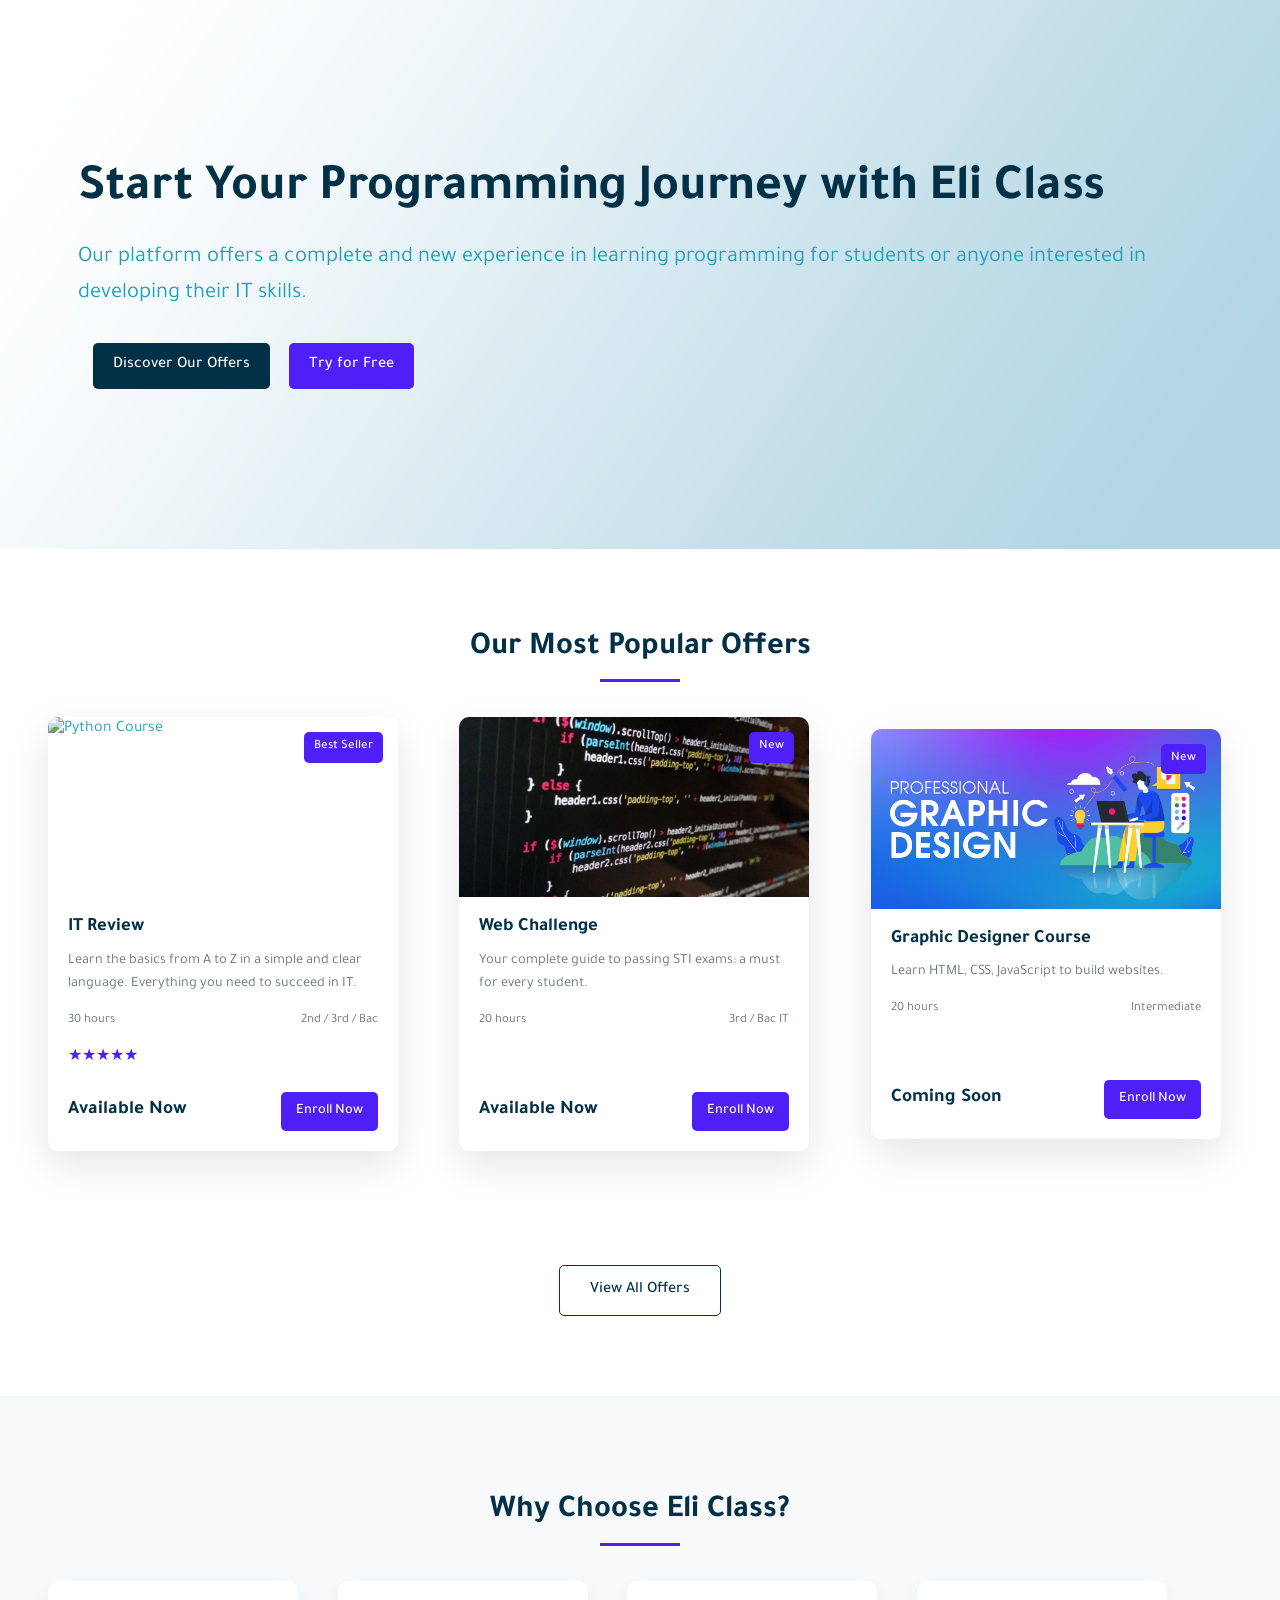
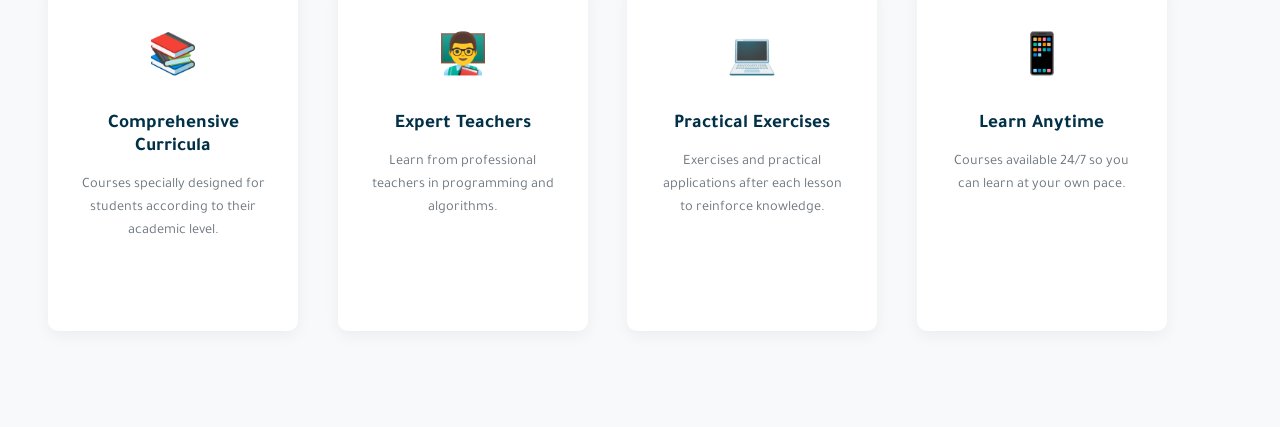
==== Accueil.html @ 6ad64fd9 "Add files via upload" ====
<!DOCTYPE html>
<html lang="en" dir="ltr">
<head>
    <meta charset="UTF-8">
    <meta name="viewport" content="width=device-width, initial-scale=1.0">
    <meta name="googlebot-news" content="notranslate">
    <meta name="description" content="Eli Class: A specialized IT training platform offering online courses. Master programming, Python, Excel, and more with our instructors.">
    <title>Eli Class</title>
    <link rel="icon" href="source/logoweb.png" type="image/x-icon">
    <link rel="stylesheet" href="style.css">
    <link rel="stylesheet" href="https://cdnjs.cloudflare.com/ajax/libs/font-awesome/6.4.0/css/all.min.css">
    <link rel="preconnect" href="https://fonts.googleapis.com">
    <link rel="preconnect" href="https://fonts.gstatic.com" crossorigin>
    <link href="https://fonts.googleapis.com/css2?family=Tajawal:wght@400;500;700&display=swap" rel="stylesheet">
</head>
<body>

    <!-- Hero Section -->
    <section class="hero">
        <div class="container">
            <div class="hero-content">
                <h1>Start Your Programming Journey with Eli Class</h1>
                <p>Our platform offers a complete and new experience in learning programming for students or anyone interested in developing their IT skills.</p>
                <div class="hero-buttons">
                    <a href="register.html" class="btn primary-btn">Discover Our Offers</a>
                    <a href="register.html" class="btn secondary-btn">Try for Free</a>
                </div>
            </div>
            <div class="hero-image">
                <img src="source/hero.png" alt="Learn Programming">
            </div>
        </div>
    </section>

    <!-- Courses Section -->
    <section class="courses">
        <div class="container">
            <h2 class="section-title">Our Most Popular Offers</h2>
            <div class="courses-grid">
                <!-- Course 1 -->
                <div class="course-card">
                    <div class="course-badge">Best Seller</div>
                    <div class="course-image">
                        <img src="source/algo2.gif" alt="Python Course">
                    </div>
                    <div class="course-content">
                        <h3>IT Review</h3>
                        <p class="course-description">Learn the basics from A to Z in a simple and clear language. Everything you need to succeed in IT.</p>
                        <div class="course-meta">
                            <span class="course-duration">30 hours</span>
                            <span class="course-level">2nd / 3rd / Bac</span>
                        </div>
                        <div class="course-rating">
                            <span class="stars">★★★★★</span>
                            <span class="rating-count"></span>
                        </div>
                        <div class="course-price">
                            <span class="price">Available Now</span>
                            <a href="register.html" class="btn enroll-btn">Enroll Now</a>
                        </div>
                    </div>
                </div>

                <!-- Course 2 -->
                <div class="course-card">
                    <div class="course-badge">New</div>
                    <div class="course-image">
                        <img src="source/soon1.jpg" alt="Web Course">
                    </div>
                    <div class="course-content">
                        <h3>Web Challenge</h3>
                        <p class="course-description">Your complete guide to passing STI exams: a must for every student.</p>
                        <div class="course-meta">
                            <span class="course-duration">20 hours</span>
                            <span class="course-level">3rd / Bac IT</span>
                        </div>
                        <div class="course-rating">
                            <span class="stars"></span>
                            <span class="rating-count"></span>
                        </div>
                        <div class="course-price">
                            <span class="price">Available Now</span>
                            <a href="register.html" class="btn enroll-btn">Enroll Now</a>
                        </div>
                    </div>
                </div>

                <!-- Course 3 -->
                <div class="course-card">
                    <div class="course-badge">New</div>
                    <div class="course-image">
                        <img src="source/graphique.jfif" alt="Graphic Design Course">
                    </div>
                    <div class="course-content">
                        <h3>Graphic Designer Course</h3>
                        <p class="course-description">Learn HTML, CSS, JavaScript to build websites.</p>
                        <div class="course-meta">
                            <span class="course-duration">20 hours</span>
                            <span class="course-level">Intermediate</span>
                        </div>
                        <div class="course-rating">
                            <span class="stars"></span>
                            <span class="rating-count"></span>
                        </div>
                        <div class="course-price">
                            <span class="price">Coming Soon</span>
                            <a href="register.html" class="btn enroll-btn">Enroll Now</a>
                        </div>
                    </div>
                </div>
            </div>
            <div class="view-all">
                <a href="courses.html" target="Principal" class="btn view-all-btn">View All Offers</a>
            </div>
        </div>
    </section>

    <!-- Features Section -->
    <section class="features">
        <div class="container">
            <h2 class="section-title">Why Choose Eli Class?</h2>
            <div class="features-grid">
                <div class="feature-card">
                    <div class="feature-icon">📚</div>
                    <h3>Comprehensive Curricula</h3>
                    <p>Courses specially designed for students according to their academic level.</p>
                </div>
                <div class="feature-card">
                    <div class="feature-icon">👨‍🏫</div>
                    <h3>Expert Teachers</h3>
                    <p>Learn from professional teachers in programming and algorithms.</p>
                </div>
                <div class="feature-card">
                    <div class="feature-icon">💻</div>
                    <h3>Practical Exercises</h3>
                    <p>Exercises and practical applications after each lesson to reinforce knowledge.</p>
                </div>
                <div class="feature-card">
                    <div class="feature-icon">📱</div>
                    <h3>Learn Anytime</h3>
                    <p>Courses available 24/7 so you can learn at your own pace.</p>
                </div>
            </div>
        </div>
    </section>
    <script src="main.js"></script>
</body>
</html>
---- style.css ----
/* ====== Global Styles ====== */
:root {
    --primary-color: #013047;
    --text-color: #219EBC;
    --secondary-color: #4e1ff6;
    --light-bg: #f8f9fa;
    --dark-text: #333;
    --light-text: #fff;
    --gray-text: #6c757d;
}

* {
    margin: 0;
    padding: 0;
    box-sizing: border-box;
}

html {
    scroll-behavior: smooth;
}
section {
    display: block; /* Makes the section a block element (default for <section>) */
    overflow: hidden; /* Hides any overflow (removes scrollbars) */
    width: 100%; /* Ensures full width */
}

iframe {
    width: 100%; /* Full width of its container */
    height: 100vh; /* Full viewport height (adjust as needed) */
    border: none; /* Removes default iframe border */
    display: block; /* Ensures iframe is a block element */
    overflow: hidden; /* Hides scrollbars inside iframe */
    margin-top: 30px;
}
body {
    font-family: 'Tajawal', sans-serif;
    color: var(--text-color);
    background-color: #fff;
    line-height: 1.6;
}

body.menu-open {
    overflow: hidden;
    position: fixed;
    width: 100%;
}

.container {
    width: 100%;
    max-width: 1500px;
    margin: 0 auto;
    padding: 0 3rem;
}
/*logo synta */

.logo {
    font-size: medium;
    margin-top: 10px;
    margin-left: 5px; /* Adds 10px space from left screen border */
    margin-right: 30px; /* Adds 10px space from right side (if needed) */
}
.logo img {
    width: 80px; /* Reduced from 80px */
    height: auto; /* Maintain aspect ratio */
    transition: all 0.3s ease; /* Smooth resizing on hover if needed */
}


/* ====== Typography ====== */
h1, h2, h3, h4, h5, h6 {
    color: var(--primary-color);
    line-height: 1.2;
}

a {
    text-decoration: none;
    color: inherit;
    font-weight: 1000;
}

ul {
    list-style: none;
}

.section-title {
    text-align: center;
    margin-bottom: 50px;
    font-size: 2rem;
    position: relative;
}

.section-title::after {
    content: '';
    position: absolute;
    bottom: -15px;
    left: 50%;
    transform: translateX(-50%);
    width: 80px;
    height: 3px;
    background-color: var(--secondary-color);
}

/* ====== Buttons ====== */
.btn {
    display: inline-block;
    padding: 10px 20px;
    border-radius: 5px;
    font-weight: 500;
    transition: all 0.3s ease;
    text-align: center;
}

.primary-btn {
    background-color: var(--primary-color);
    color: var(--light-text);
}

.primary-btn:hover {
    background-color: #012235;
    transform: translateY(-2px);
}

.secondary-btn {
    background-color: var(--secondary-color);
    color: var(--light-text);
}

.secondary-btn:hover {
    background-color: #e6740e;
    transform: translateY(-2px);
}

.login-btn {
    border: 1px solid var(--primary-color);
    color: var(--primary-color);
    background-color: transparent;
}

.login-btn:hover {
    background-color: var(--primary-color);
    color: var(--light-text);
}

.register-btn {
    background-color: var(--secondary-color);
    color: var(--light-text);
}

.register-btn:hover {
    background-color: #e6740e;
}

/* ====== Header & Navigation ====== */
header {
    background-color: var(--light-text);
    box-shadow: 0 2px 10px rgba(0, 0, 0, 0.1);
    position: fixed;
    width: 100%;
    top: 0;
    z-index: 1000;
}

header .container {
    display: flex;
    justify-content: space-between;
    align-items: center;
    padding: 15px 0;
    height: 80px;
}

.logo h1 {
    color: var(--primary-color);
    font-size: 1.5rem;
    font-weight: 700;
}

nav ul {
    display: flex;
    align-items: center;
}

nav ul li {
    margin-left: 30px;
}


nav ul li a {
    color: var(--primary-color);
    font-weight: 500;
    font-size: 1.2rem;
    padding: 0.75rem 0.8rem;
    transition: all 0.3s ease;
    position: relative;
}

nav ul li a:hover {
    color: var(--secondary-color);
}

nav ul li a.active {
    color: var(--secondary-color);
    font-weight: 1000;
}

nav ul li a.active::after {
    content: '';
    position: absolute;
    bottom: -5px;
    left: 0;
    width: 100%;
    height: 2px;
    background-color: var(--secondary-color);
}

.auth-buttons {
    display: flex;
    align-items: center;
    gap: 1rem;
}

.auth-buttons .btn {
    margin-left: 10px;
    margin-right: 10px;
    padding: 8px 15px;
}

/* ====== Main Content ====== */
main {
    padding-top: 80px;
}

/* ====== Hero Section ====== */
.hero {
    padding: 10rem 0;
    margin-top: 0;
    background: linear-gradient(135deg, rgba(1, 48, 71, 0.08) 0%, rgba(33, 158, 188, 0.04) 100%);
    background: url('source/back4.png') center/cover no-repeat;
}

.hero .container {
    display: flex;
    align-items: center;
    justify-content: space-between;
}

.hero-content {
    flex: 1;
    padding-left: 30px;
}

.hero-content h1 {
    font-size: 3.2rem;
    margin-bottom: 20px;
    color: var(--primary-color);
}

.hero-content p {
    font-size: 1.4rem;
    margin-bottom: 30px;
    color: var(--text-color);
}

.hero-buttons .btn {
    margin-left: 15px;
}

.hero-image {
    flex: 0;
}

.hero-image img {
    max-width: 100%;
}

/* ====== Courses Section ====== */
.courses {
    padding: 80px 0;
}

.courses-grid {
    display: grid;
    grid-template-columns: repeat(auto-fill, minmax(320px, 1fr));
    gap: 50px;
    align-items: center;
}

.course-card {
    background-color: var(--light-text);
    border-radius: 10px;
    overflow: hidden;
    margin-bottom: 4rem;
    box-shadow: 0 15px 40px rgba(0,0,0,0.1);
    transition: transform 0.3s, box-shadow 0.3s;
    position: relative;
    max-width: 350px;
}

.course-card:hover {
    transform: translateY(-10px);
    box-shadow: 0 15px 30px rgba(0, 0, 0, 0.1);
}

.course-badge {
    position: absolute;
    top: 15px;
    right: 15px;
    background-color: var(--secondary-color);
    color: var(--light-text);
    padding: 5px 10px;
    border-radius: 5px;
    font-size: 0.8rem;
    font-weight: 500;
    z-index: 1;
}

.course-image {
    height: 180px;
    overflow: hidden;
}

.course-image img {
    width: 100%;
    height: 100%;
    object-fit: cover;
    transition: transform 0.5s;
}

.course-card:hover .course-image img {
    transform: scale(1.1);
}

.course-content {
    padding: 20px;
}

.course-content h3 {
    margin-bottom: 10px;
    color: var(--primary-color);
}

.course-description {
    color: var(--gray-text);
    margin-bottom: 15px;
    font-size: 0.9rem;
}

.course-meta {
    display: flex;
    justify-content: space-between;
    margin-bottom: 15px;
    font-size: 0.8rem;
    color: var(--gray-text);
}

.course-rating {
    margin-bottom: 15px;
}

.stars {
    color: var(--secondary-color);
}

.rating-count {
    color: var(--gray-text);
    font-size: 0.8rem;
    margin-right: 5px;
}

.course-price {
    display: flex;
    justify-content: space-between;
    align-items: center;
    margin-top: 20px;
}

.price {
    font-weight: 700;
    color: var(--primary-color);
    font-size: 1.2rem;
}

.enroll-btn {
    background-color: var(--secondary-color);
    color: var(--light-text);
    padding: 8px 15px;
    font-size: 0.9rem;
}

.enroll-btn:hover {
    background-color: #e6740e;
}

.view-all {
    text-align: center;
    margin-top: 50px;
}

.view-all-btn {
    border: 1px solid var(--primary-color);
    color: var(--primary-color);
    background-color: transparent;
    padding: 12px 30px;
}

.view-all-btn:hover {
    background-color: var(--primary-color);
    color: var(--light-text);
}

/* ====== Features Section ====== */
.features {
    padding: 6rem 0;
    background-color: var(--light-bg);
}

.features-grid {
    display: grid;
    grid-template-columns: repeat(auto-fill, minmax(250px, 1fr));
    gap: 30px;
    padding-right: 3.5rem;
    padding-left: auto;
    
}

.feature-card {
    max-width: 250px;
    background-color: var(--light-text);
    padding: 3rem 2rem;
    min-height: 350px;
    border-radius: 10px;
    text-align: center;
    box-shadow: 0 5px 15px rgba(0, 0, 0, 0.05);
    transition: transform 0.3s;
}

.feature-card:hover {
    transform: translateY(-10px);
}

.feature-icon {
    font-size: 2.5rem;
    margin-bottom: 20px;
    color: var(--secondary-color);
}

.feature-card h3 {
    margin-bottom: 15px;
    font-size: 1.2rem;
}

.feature-card p {
    color: var(--gray-text);
    font-size: 0.9rem;
}

/* ====== Testimonials Section ====== */
.testimonials {
    padding: 80px 0;
}

.testimonials-grid {
    display: grid;
    grid-template-columns: repeat(auto-fill, minmax(350px, 1fr));
    gap: 30px;
}

.testimonial-card {
    background-color: var(--light-text);
    padding: 30px;
    border-radius: 10px;
    box-shadow: 0 5px 15px rgba(0, 0, 0, 0.05);
}

.testimonial-content p {
    font-style: italic;
    color: var(--dark-text);
    margin-bottom: 20px;
    position: relative;
}

.testimonial-content p::before {
    content: '"';
    font-size: 3rem;
    color: var(--secondary-color);
    position: absolute;
    top: -20px;
    right: -10px;
    opacity: 0.2;
}

.testimonial-author {
    display: flex;
    align-items: center;
}

.author-image {
    width: 50px;
    height: 50px;
    border-radius: 50%;
    background-color: #219EBC;
    margin-left: 15px;
}

.author-info h4 {
    color: var(--primary-color);
    margin-bottom: 5px;
}

.author-info p {
    color: var(--gray-text);
    font-size: 0.8rem;
}

/* ====== CTA Section ====== */
.cta {
    padding: 80px 0;
    background-color: var(--primary-color);
    color: var(--light-text);
    text-align: center;
}

.cta h2 {
    color: var(--light-text);
    margin-bottom: 20px;
}

.cta p {
    margin-bottom: 30px;
    font-size: 1.1rem;
}

.cta-btn {
    background-color: var(--secondary-color);
    color: var(--light-text);
    padding: 12px 30px;
    font-size: 1.1rem;
}

.cta-btn:hover {
    background-color: #e6740e;
    transform: translateY(-2px);
}

/* ====== Footer ====== */
footer {
    background-color: #012235;
    color: var(--light-text);
    padding: 60px 0 0;
}

.footer-grid {
    display: grid;
    grid-template-columns: repeat(auto-fit, minmax(250px, 1fr));
    gap: 40px;
    margin-bottom: 40px;
}

.footer-about h3 {
    color: var(--light-text);
    margin-bottom: 20px;
    font-size: 1.5rem;
}
.footer-about h3 img{
    width: auto;
    height: 90px;
}
.footer-about p {
    color: rgba(255, 255, 255, 0.7);
    font-size: 0.9rem;
}

.footer-links h3, .footer-contact h3 {
    color: var(--light-text);
    margin-bottom: 20px;
    font-size: 1.2rem;
}

.footer-links ul li {
    margin-bottom: 10px;
}

.footer-links ul li a {
    color: rgba(255, 255, 255, 0.7);
    transition: color 0.3s;
    font-size: 0.9rem;
}

.footer-links ul li a:hover {
    color: var(--secondary-color);
}

.footer-contact ul li {
    margin-bottom: 15px;
    color: rgba(255, 255, 255, 0.7);
    font-size: 0.9rem;
}

.footer-bottom {
    background-color: #F6851F;
    color: white;
    text-align: center;
    padding: 0.3rem 0;
    font-family: 'Tajawal', sans-serif;
    margin-top: 0.2rem;
    width: 100%;
}

.footer-bottom p {
    margin: 0;
    padding: 0 0.2rem;
    font-weight: 800;
    font-size: 1.2rem;
    letter-spacing: 0.5px;
}

.social-links {
    display: flex;
    gap: 5px;
    justify-content: center;
}

.social-links a {
    font-size: 1.5rem;
    display: flex;
    align-items: center;
    justify-content: center;
    width: 50px;
    height: 50px;
    border-radius: 100%;
    background-color: rgba(255, 255, 255, 0.1);
    color: white;
    transition: all 0.3s ease;
}

.social-links a:hover {
    background-color: var(--primary-color);
    transform: translateY(-3px);
}

/* ====== Mobile Responsiveness ====== */
@media (max-width: 1020px) {
    .container {
        padding: 0 1.5rem;
        width: 100%;
        overflow-x: hidden;
    }
    .logo {
        font-size: medium;
        margin-top: 10px;
        margin-left: 5px; /* Adds 10px space from left screen border */
    }
    header .container {
        padding: 0 1.5rem;
        height: 70px;
    }

    .logo h1 {
        font-size: 1.3rem;
    }

    /* Mobile Menu Button */
    .mobile-menu-btn {
        display: flex;
        flex-direction: column;
        justify-content: space-between;
        width: 30px;
        height: 24px;
        background: transparent;
        border: none;
        cursor: pointer;
        padding: 0;
        z-index: 1001;
    }
    .logo {
        font-size: medium;
        margin-top: 10px;
        margin-left: 5px; /* Adds 10px space from left screen border */
    }
    .menu-icon {
        display: block;
        width: 100%;
        height: 3px;
        background: var(--primary-color);
        transition: all 0.3s ease;
    }

    /* Navigation Menu */
    nav {
        position: fixed;
        top: 70px;
        left: 0;
        right: 0;
        bottom: 0;
        background: white;
        z-index: 1000;
        overflow-y: auto;
        transform: translateY(-100%);
        opacity: 0;
        transition: all 0.3s ease;
        box-shadow: 0 10px 30px rgba(0,0,0,0.1);
    }

    nav.active {
        transform: translateY(0);
        opacity: 1;
    }

    nav ul {
        flex-direction: column;
        padding: 2rem 1rem;
    }

    nav ul li {
        margin: 0;
        text-align: center;
        border-bottom: 1px solid rgba(1, 48, 71, 0.1);
    }

    nav ul li a {
        display: block;
        padding: 1.5rem 0;
        font-size: 1.3rem;
        font-weight: 600;
    }

    nav ul li a.active::after {
        bottom: 15px;
        left: 50%;
        transform: translateX(-50%);
        width: 50%;
    }


    .course-card {
        width: 100%;
        max-width: 320px; /* Set a max-width for better appearance */
        margin-bottom: 2rem;
    }


    /* Auth Buttons */
    .auth-buttons {
        position: fixed;
        bottom: 0;
        left: 0;
        right: 0;
        background: white;
        padding: 1.5rem;
        box-shadow: 0 -5px 20px rgba(0,0,0,0.1);
        z-index: 1001;
        display: none;
    }

    .auth-buttons.active {
        display: flex;
        justify-content: center;
        gap: 1rem;
    }

    .auth-buttons .btn {
        padding: 1rem;
        font-size: 1.1rem;
        flex: 1;
        max-width: 160px;
    }

    /* Hero Section Adjustments */
    .hero .container {
        flex-direction: column;
    }

    .hero-content {
        padding-left: 0;
        margin-bottom: 2rem;
        text-align: center;
    }

    .hero-buttons .btn {
        margin: 0 0.5rem 1rem;
    }

    /* Hamburger Animation */
    .mobile-menu-btn.open .menu-icon:nth-child(1) {
        transform: translateY(8px) rotate(45deg);
    }

    .mobile-menu-btn.open .menu-icon:nth-child(2) {
        opacity: 0;
    }

    .mobile-menu-btn.open .menu-icon:nth-child(3) {
        transform: translateY(-8px) rotate(-45deg);
    }


}
@media (max-width: 730px) {
    .courses-grid {
        display: flex;
        flex-direction: column;
        align-items: center; /* This centers the cards horizontally */
        padding: 0 1rem;
    }
}
/* Extra Small Devices (phones under 576px) */
@media (max-width: 595px) {
    header .container {
        height: 60px;
        padding: 0 1rem;
    }
    .logo img {
        width: 60px; /* Reduced from 80px */
        height: auto; /* Maintain aspect ratio */
        transition: all 0.3s ease; /* Smooth resizing on hover if needed */
    }

    .logo h1 {
        font-size: 1.2rem;
    }

    .mobile-menu-btn {
        width: 25px;
        height: 20px;
    }

    nav {
        top: 60px;
    }

    nav ul li a {
        padding: 1.5rem 0;
        font-size: 1.1rem;
    }

    .auth-buttons {
        padding: 1rem;
    }

    .auth-buttons .btn {
        font-size: 1rem;
        padding: 0.8rem;
    }

    main {
        padding-top: 60px;
    }

    .hero {
        padding: 6rem 0;
    }

    .hero-content h1 {
        font-size: 2.5rem;
    }

    .hero-content p {
        font-size: 1.1rem;
    }

    .footer-bottom p {
        font-size: 1.2rem;
    }
    .features-grid {
        display: flex;
        flex-direction: column;
        align-items: center; /* This centers the cards horizontally */
        padding: 0 1rem;
    }
}
body, .container, .footer-grid, .testimonials-grid {
    direction: ltr;
    text-align: left;
}
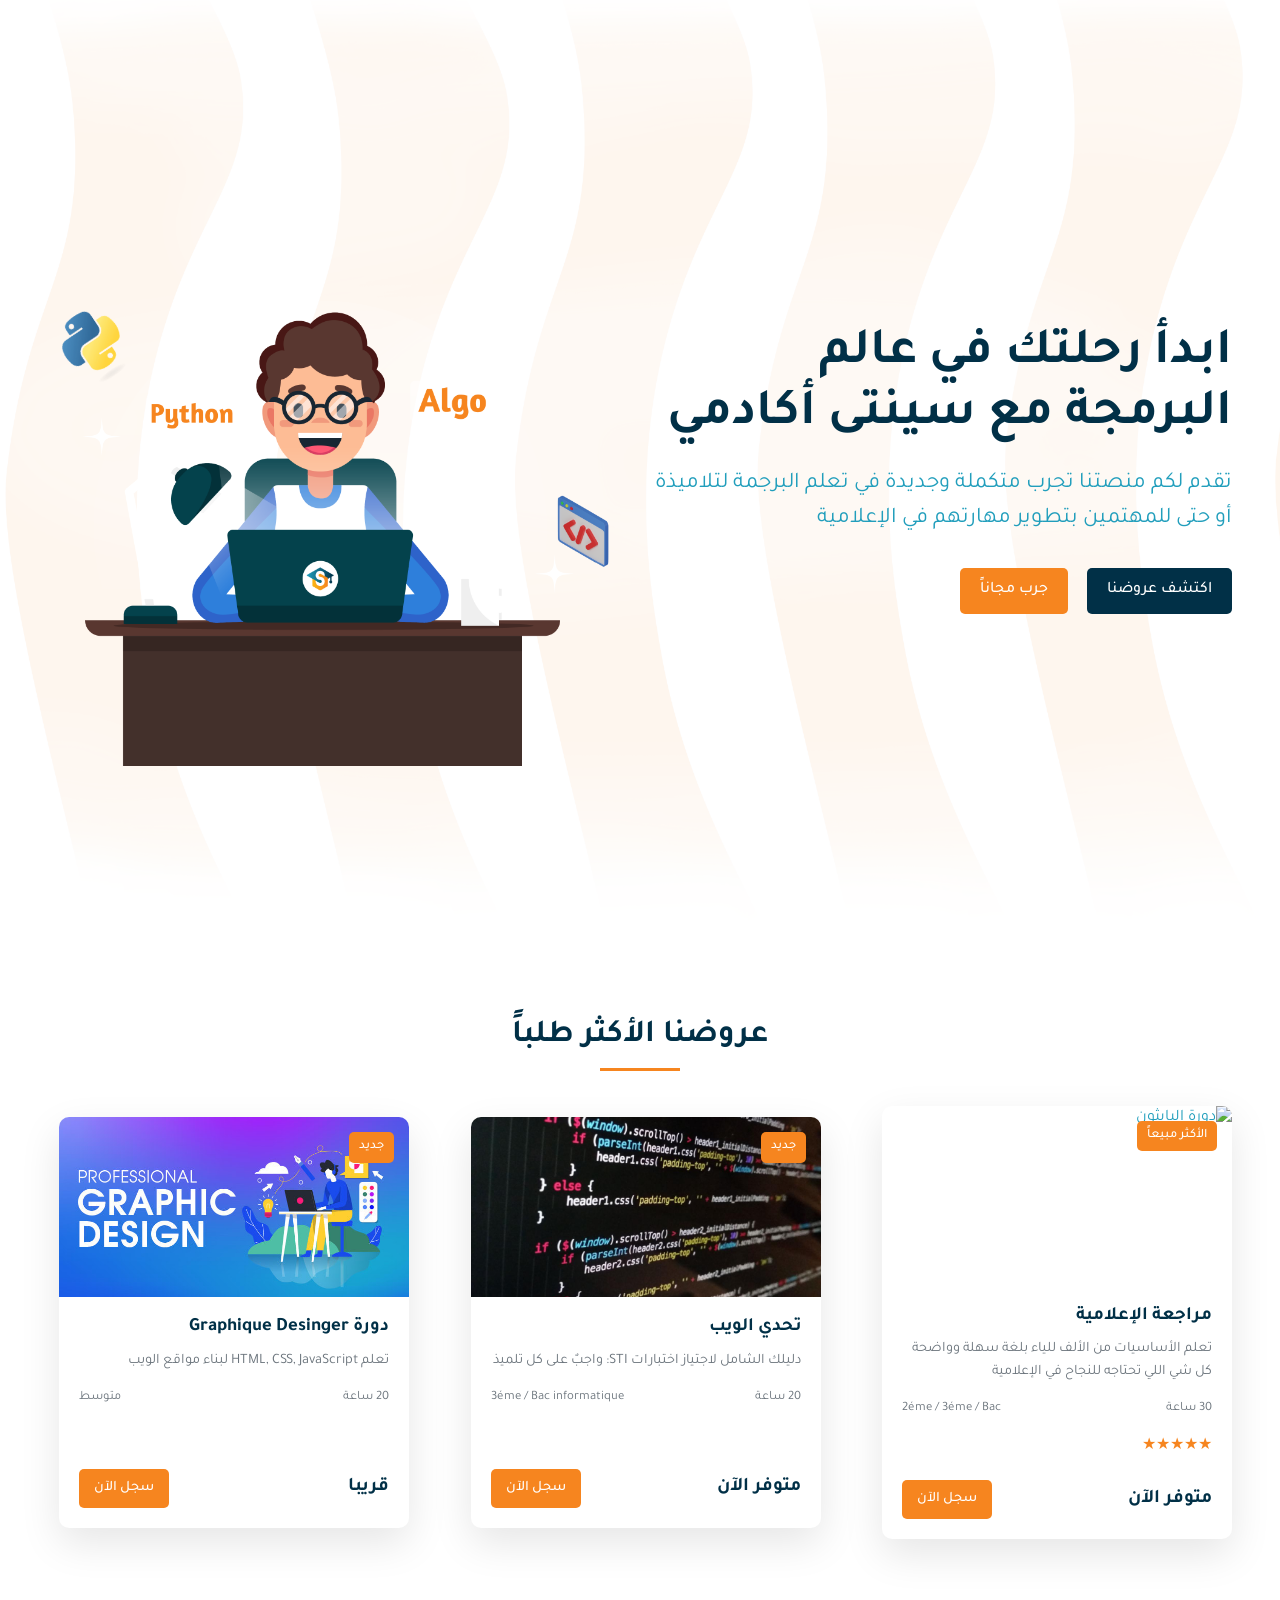
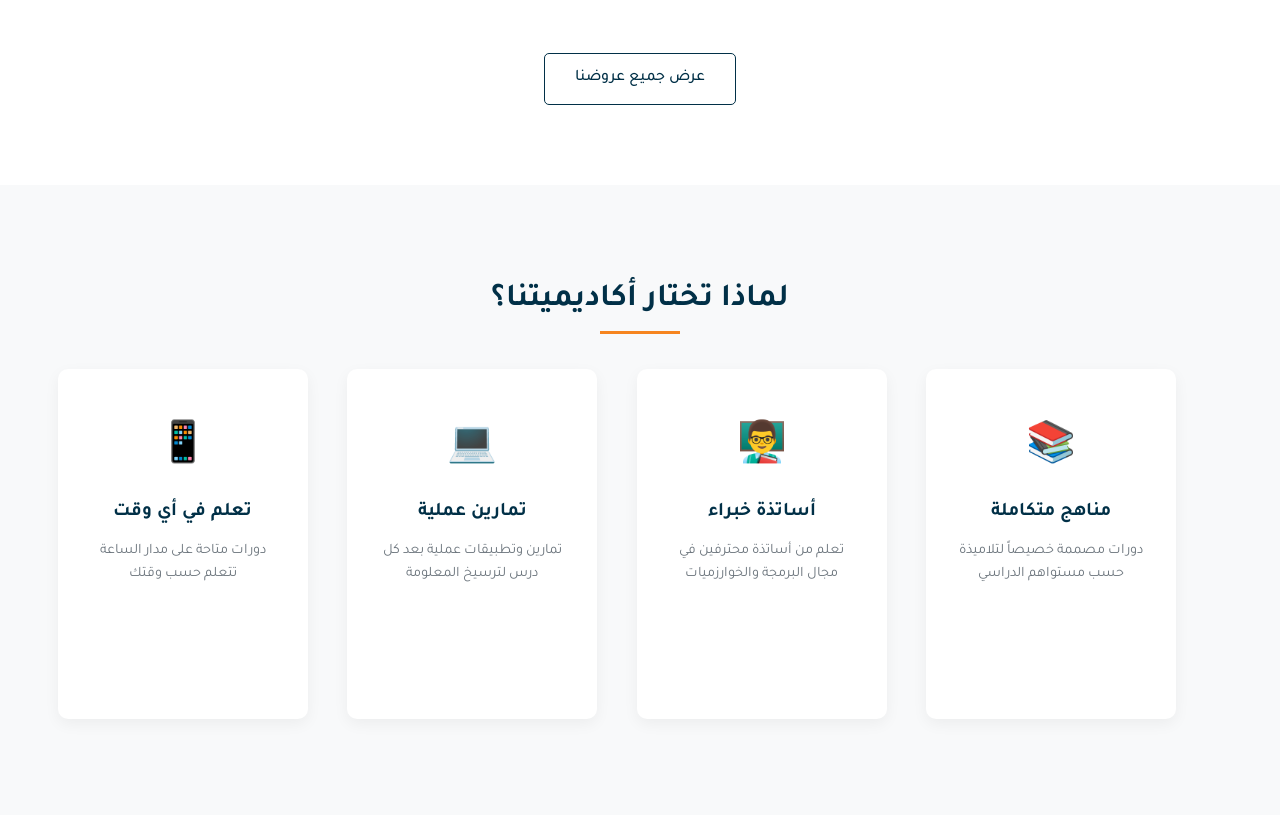
==== commit a13c4a05: "Add files via upload" ====
--- a/Accueil.html
+++ b/Accueil.html
@@ -1,11 +1,11 @@
 <!DOCTYPE html>
-<html lang="en" dir="ltr">
+<html lang="ar" dir="rtl">
 <head>
     <meta charset="UTF-8">
     <meta name="viewport" content="width=device-width, initial-scale=1.0">
     <meta name="googlebot-news" content="notranslate">
-    <meta name="description" content="Eli Class: A specialized IT training platform offering online courses. Master programming, Python, Excel, and more with our instructors.">
-    <title>Eli Class</title>
+    <meta name="description" content="synta academy : plateforme de formation spécialisé en informatique offrant des cours en ligne . Maîtrisez la programmation, python, excel et plus avec nos profs">
+    <title>Synta Academy</title>
     <link rel="icon" href="source/logoweb.png" type="image/x-icon">
     <link rel="stylesheet" href="style.css">
     <link rel="stylesheet" href="https://cdnjs.cloudflare.com/ajax/libs/font-awesome/6.4.0/css/all.min.css">
@@ -19,15 +19,15 @@
     <section class="hero">
         <div class="container">
             <div class="hero-content">
-                <h1>Start Your Programming Journey with Eli Class</h1>
-                <p>Our platform offers a complete and new experience in learning programming for students or anyone interested in developing their IT skills.</p>
+                <h1>ابدأ رحلتك في عالم البرمجة مع سينتى أكادمي</h1>
+                <p>تقدم لكم منصتنا تجرب متكملة وجديدة في تعلم البرجمة لتلاميذة أو حتى للمهتمين بتطوير مهارتهم في الإعلامية</p>
                 <div class="hero-buttons">
-                    <a href="register.html" class="btn primary-btn">Discover Our Offers</a>
-                    <a href="register.html" class="btn secondary-btn">Try for Free</a>
+                    <a href="register.html" class="btn primary-btn">اكتشف عروضنا</a>
+                    <a href="register.html" class="btn secondary-btn">جرب مجاناً</a>
                 </div>
             </div>
             <div class="hero-image">
-                <img src="source/hero.png" alt="Learn Programming">
+                <img src="source/hero.png" alt="تعلم البرمجة">
             </div>
         </div>
     </section>
@@ -35,82 +35,82 @@
     <!-- Courses Section -->
     <section class="courses">
         <div class="container">
-            <h2 class="section-title">Our Most Popular Offers</h2>
+            <h2 class="section-title">عروضنا الأكثر طلباً</h2>
             <div class="courses-grid">
                 <!-- Course 1 -->
                 <div class="course-card">
-                    <div class="course-badge">Best Seller</div>
+                    <div class="course-badge">الأكثر مبيعاً</div>
                     <div class="course-image">
-                        <img src="source/algo2.gif" alt="Python Course">
+                        <img src="source/algo2.gif" alt="دورة البايثون">
                     </div>
                     <div class="course-content">
-                        <h3>IT Review</h3>
-                        <p class="course-description">Learn the basics from A to Z in a simple and clear language. Everything you need to succeed in IT.</p>
+                        <h3> مراجعة الإعلامية  </h3>
+                        <p class="course-description"> تعلم الأساسيات من الألف للياء بلغة سهلة وواضحة كل شي اللي تحتاجه للنجاح في الإعلامية</p>
                         <div class="course-meta">
-                            <span class="course-duration">30 hours</span>
-                            <span class="course-level">2nd / 3rd / Bac</span>
+                            <span class="course-duration">30 ساعة</span>
+                            <span class="course-level">2éme / 3éme / Bac </span>
                         </div>
                         <div class="course-rating">
                             <span class="stars">★★★★★</span>
                             <span class="rating-count"></span>
                         </div>
                         <div class="course-price">
-                            <span class="price">Available Now</span>
-                            <a href="register.html" class="btn enroll-btn">Enroll Now</a>
+                            <span class="price">متوفر الآن</span>
+                            <a href="register.html" class="btn enroll-btn">سجل الآن</a>
                         </div>
                     </div>
                 </div>
 
                 <!-- Course 2 -->
                 <div class="course-card">
-                    <div class="course-badge">New</div>
+                    <div class="course-badge">جديد</div>
                     <div class="course-image">
-                        <img src="source/soon1.jpg" alt="Web Course">
+                        <img src="source/soon1.jpg" alt="دورة الويب">
                     </div>
                     <div class="course-content">
-                        <h3>Web Challenge</h3>
-                        <p class="course-description">Your complete guide to passing STI exams: a must for every student.</p>
+                        <h3> تحدي الويب </h3>
+                        <p class="course-description"> دليلك الشامل لاجتياز اختبارات STI: واجبٌ على كل تلميذ</p>
                         <div class="course-meta">
-                            <span class="course-duration">20 hours</span>
-                            <span class="course-level">3rd / Bac IT</span>
+                            <span class="course-duration">20 ساعة</span>
+                            <span class="course-level">3éme / Bac informatique</span>
                         </div>
                         <div class="course-rating">
                             <span class="stars"></span>
                             <span class="rating-count"></span>
                         </div>
                         <div class="course-price">
-                            <span class="price">Available Now</span>
-                            <a href="register.html" class="btn enroll-btn">Enroll Now</a>
+                            <span class="price">متوفر الآن</span>
+                            <a href="register.html" class="btn enroll-btn">سجل الآن</a>
                         </div>
                     </div>
                 </div>
 
                 <!-- Course 3 -->
                 <div class="course-card">
-                    <div class="course-badge">New</div>
+                    <div class="course-badge">جديد</div>
                     <div class="course-image">
-                        <img src="source/graphique.jfif" alt="Graphic Design Course">
+                        <img src="source/graphique.jfif" alt="دورة الويب">
                     </div>
                     <div class="course-content">
-                        <h3>Graphic Designer Course</h3>
-                        <p class="course-description">Learn HTML, CSS, JavaScript to build websites.</p>
+                        <h3>دورة Graphique Desinger</h3>
+                        <p class="course-description">تعلم HTML, CSS, JavaScript لبناء مواقع الويب</p>
                         <div class="course-meta">
-                            <span class="course-duration">20 hours</span>
-                            <span class="course-level">Intermediate</span>
+                            <span class="course-duration">20 ساعة</span>
+                            <span class="course-level">متوسط</span>
                         </div>
                         <div class="course-rating">
                             <span class="stars"></span>
                             <span class="rating-count"></span>
                         </div>
                         <div class="course-price">
-                            <span class="price">Coming Soon</span>
-                            <a href="register.html" class="btn enroll-btn">Enroll Now</a>
+                            <span class="price">قريبا</span>
+                            <a href="register.html" class="btn enroll-btn">سجل الآن</a>
                         </div>
                     </div>
                 </div>
             </div>
             <div class="view-all">
-                <a href="courses.html" target="Principal" class="btn view-all-btn">View All Offers</a>
+                <a href="courses.html" target="Principal" class="btn view-all-btn">عرض جميع عروضنا</a>
             </div>
         </div>
     </section>
@@ -118,27 +118,27 @@
     <!-- Features Section -->
     <section class="features">
         <div class="container">
-            <h2 class="section-title">Why Choose Eli Class?</h2>
+            <h2 class="section-title">لماذا تختار أكاديميتنا؟</h2>
             <div class="features-grid">
                 <div class="feature-card">
                     <div class="feature-icon">📚</div>
-                    <h3>Comprehensive Curricula</h3>
-                    <p>Courses specially designed for students according to their academic level.</p>
+                    <h3>مناهج متكاملة</h3>
+                    <p>دورات مصممة خصيصاً لتلاميذة حسب مستواهم الدراسي</p>
                 </div>
                 <div class="feature-card">
                     <div class="feature-icon">👨‍🏫</div>
-                    <h3>Expert Teachers</h3>
-                    <p>Learn from professional teachers in programming and algorithms.</p>
+                    <h3>أساتذة خبراء</h3>
+                    <p>تعلم من أساتذة  محترفين في مجال البرمجة والخوارزميات</p>
                 </div>
                 <div class="feature-card">
                     <div class="feature-icon">💻</div>
-                    <h3>Practical Exercises</h3>
-                    <p>Exercises and practical applications after each lesson to reinforce knowledge.</p>
+                    <h3>تمارين عملية</h3>
+                    <p>تمارين وتطبيقات عملية بعد كل درس لترسيخ المعلومة</p>
                 </div>
                 <div class="feature-card">
                     <div class="feature-icon">📱</div>
-                    <h3>Learn Anytime</h3>
-                    <p>Courses available 24/7 so you can learn at your own pace.</p>
+                    <h3>تعلم في أي وقت</h3>
+                    <p>دورات متاحة على مدار الساعة تتعلم حسب وقتك</p>
                 </div>
             </div>
         </div>
--- a/style.css
+++ b/style.css
@@ -2,7 +2,7 @@
 :root {
     --primary-color: #013047;
     --text-color: #219EBC;
-    --secondary-color: #4e1ff6;
+    --secondary-color: #F6851F;
     --light-bg: #f8f9fa;
     --dark-text: #333;
     --light-text: #fff;
@@ -265,11 +265,11 @@
 }
 
 .hero-image {
-    flex: 0;
+    flex: 1;
 }
 
 .hero-image img {
-    max-width: 100%;
+    max-width: 105%;
 }
 
 /* ====== Courses Section ====== */
@@ -867,7 +867,3 @@
         padding: 0 1rem;
     }
 }
-body, .container, .footer-grid, .testimonials-grid {
-    direction: ltr;
-    text-align: left;
-}
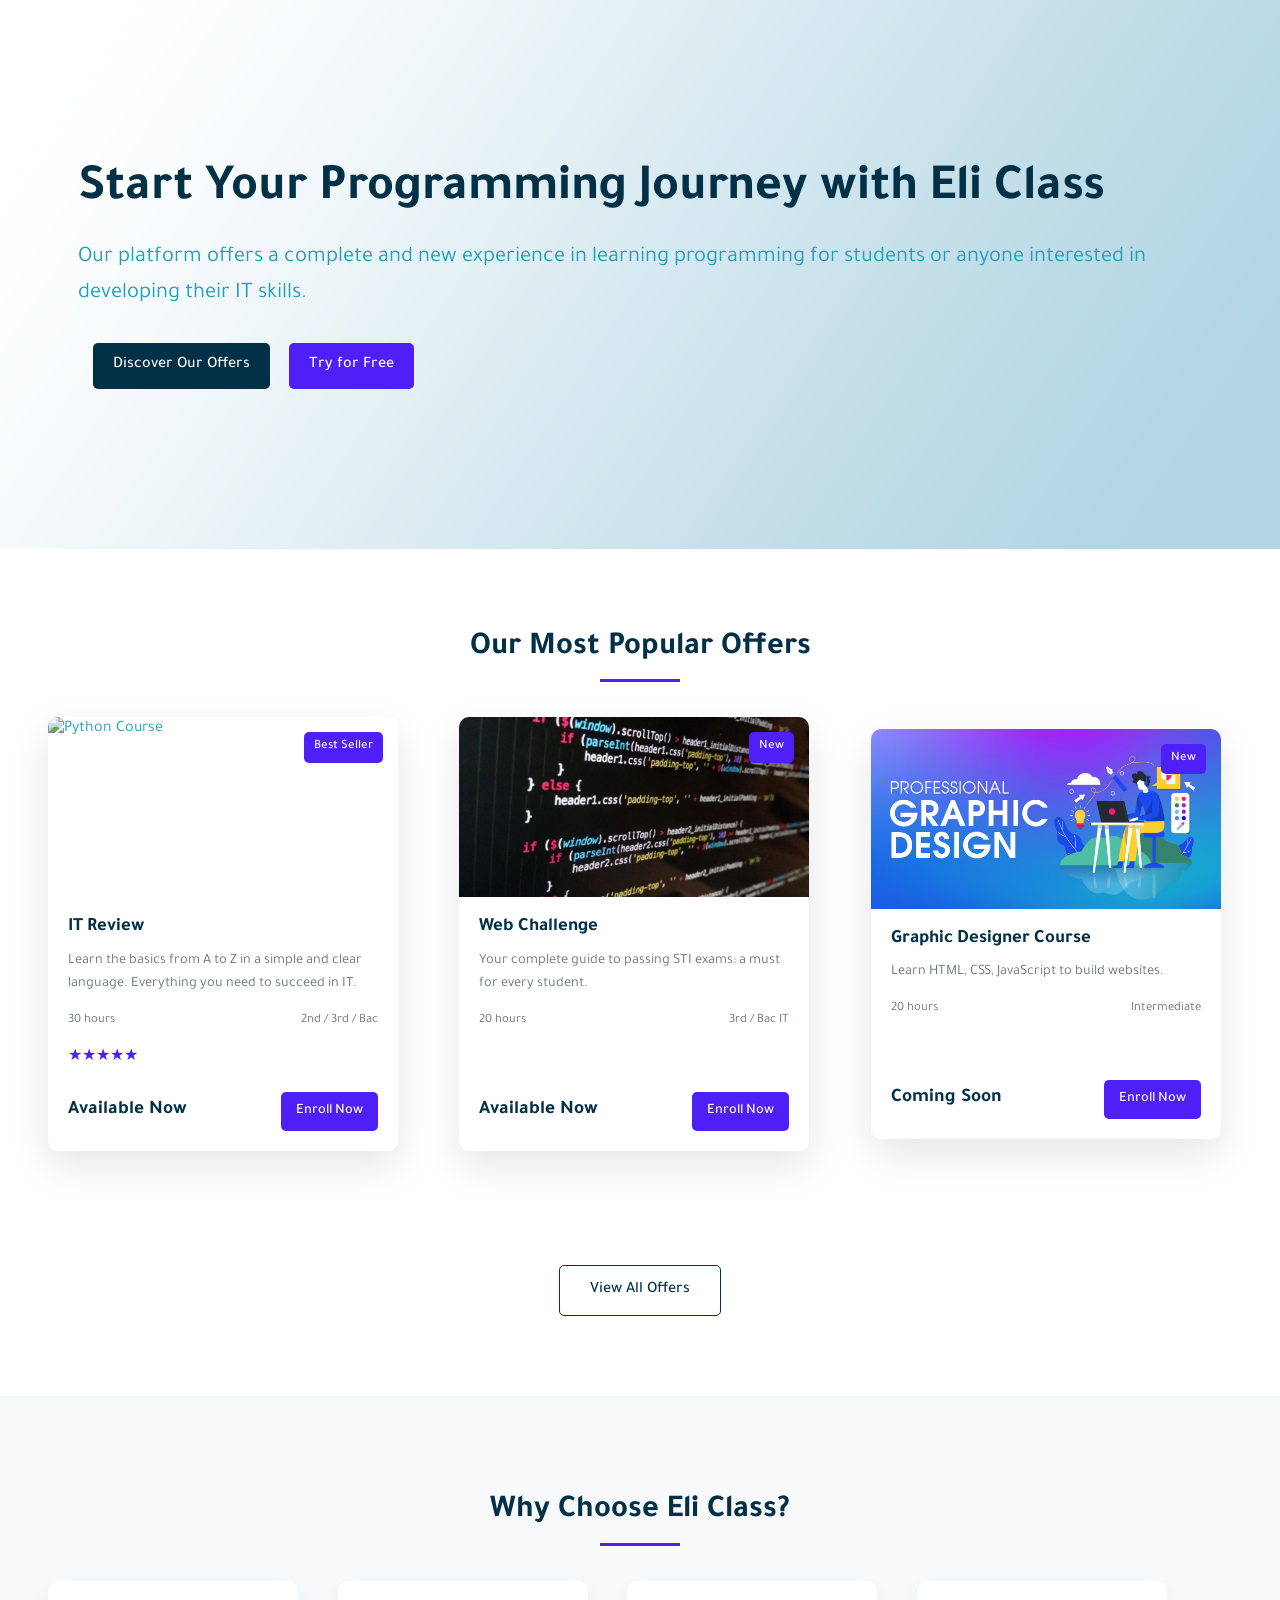
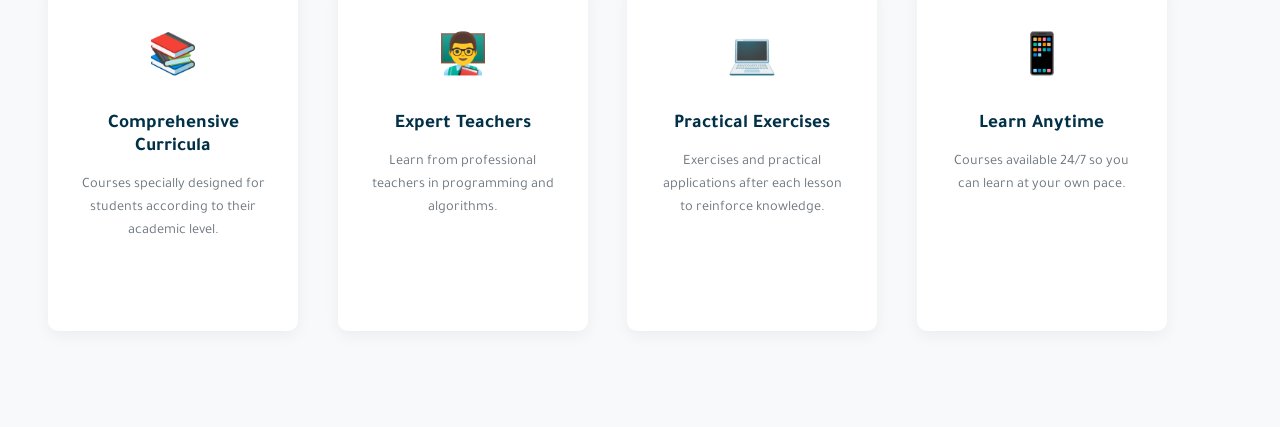
==== commit 4bff1c2c: "Add files via upload" ====
--- a/Accueil.html
+++ b/Accueil.html
@@ -1,11 +1,11 @@
 <!DOCTYPE html>
-<html lang="ar" dir="rtl">
+<html lang="en" dir="ltr">
 <head>
     <meta charset="UTF-8">
     <meta name="viewport" content="width=device-width, initial-scale=1.0">
     <meta name="googlebot-news" content="notranslate">
-    <meta name="description" content="synta academy : plateforme de formation spécialisé en informatique offrant des cours en ligne . Maîtrisez la programmation, python, excel et plus avec nos profs">
-    <title>Synta Academy</title>
+    <meta name="description" content="Eli Class: A specialized IT training platform offering online courses. Master programming, Python, Excel, and more with our instructors.">
+    <title>Eli Class</title>
     <link rel="icon" href="source/logoweb.png" type="image/x-icon">
     <link rel="stylesheet" href="style.css">
     <link rel="stylesheet" href="https://cdnjs.cloudflare.com/ajax/libs/font-awesome/6.4.0/css/all.min.css">
@@ -19,15 +19,15 @@
     <section class="hero">
         <div class="container">
             <div class="hero-content">
-                <h1>ابدأ رحلتك في عالم البرمجة مع سينتى أكادمي</h1>
-                <p>تقدم لكم منصتنا تجرب متكملة وجديدة في تعلم البرجمة لتلاميذة أو حتى للمهتمين بتطوير مهارتهم في الإعلامية</p>
+                <h1>Start Your Programming Journey with Eli Class</h1>
+                <p>Our platform offers a complete and new experience in learning programming for students or anyone interested in developing their IT skills.</p>
                 <div class="hero-buttons">
-                    <a href="register.html" class="btn primary-btn">اكتشف عروضنا</a>
-                    <a href="register.html" class="btn secondary-btn">جرب مجاناً</a>
+                    <a href="register.html" class="btn primary-btn">Discover Our Offers</a>
+                    <a href="register.html" class="btn secondary-btn">Try for Free</a>
                 </div>
             </div>
             <div class="hero-image">
-                <img src="source/hero.png" alt="تعلم البرمجة">
+                <img src="source/hero.png" alt="Learn Programming">
             </div>
         </div>
     </section>
@@ -35,82 +35,82 @@
     <!-- Courses Section -->
     <section class="courses">
         <div class="container">
-            <h2 class="section-title">عروضنا الأكثر طلباً</h2>
+            <h2 class="section-title">Our Most Popular Offers</h2>
             <div class="courses-grid">
                 <!-- Course 1 -->
                 <div class="course-card">
-                    <div class="course-badge">الأكثر مبيعاً</div>
+                    <div class="course-badge">Best Seller</div>
                     <div class="course-image">
-                        <img src="source/algo2.gif" alt="دورة البايثون">
+                        <img src="source/algo2.gif" alt="Python Course">
                     </div>
                     <div class="course-content">
-                        <h3> مراجعة الإعلامية  </h3>
-                        <p class="course-description"> تعلم الأساسيات من الألف للياء بلغة سهلة وواضحة كل شي اللي تحتاجه للنجاح في الإعلامية</p>
+                        <h3>IT Review</h3>
+                        <p class="course-description">Learn the basics from A to Z in a simple and clear language. Everything you need to succeed in IT.</p>
                         <div class="course-meta">
-                            <span class="course-duration">30 ساعة</span>
-                            <span class="course-level">2éme / 3éme / Bac </span>
+                            <span class="course-duration">30 hours</span>
+                            <span class="course-level">2nd / 3rd / Bac</span>
                         </div>
                         <div class="course-rating">
                             <span class="stars">★★★★★</span>
                             <span class="rating-count"></span>
                         </div>
                         <div class="course-price">
-                            <span class="price">متوفر الآن</span>
-                            <a href="register.html" class="btn enroll-btn">سجل الآن</a>
+                            <span class="price">Available Now</span>
+                            <a href="register.html" class="btn enroll-btn">Enroll Now</a>
                         </div>
                     </div>
                 </div>
 
                 <!-- Course 2 -->
                 <div class="course-card">
-                    <div class="course-badge">جديد</div>
+                    <div class="course-badge">New</div>
                     <div class="course-image">
-                        <img src="source/soon1.jpg" alt="دورة الويب">
+                        <img src="source/soon1.jpg" alt="Web Course">
                     </div>
                     <div class="course-content">
-                        <h3> تحدي الويب </h3>
-                        <p class="course-description"> دليلك الشامل لاجتياز اختبارات STI: واجبٌ على كل تلميذ</p>
+                        <h3>Web Challenge</h3>
+                        <p class="course-description">Your complete guide to passing STI exams: a must for every student.</p>
                         <div class="course-meta">
-                            <span class="course-duration">20 ساعة</span>
-                            <span class="course-level">3éme / Bac informatique</span>
+                            <span class="course-duration">20 hours</span>
+                            <span class="course-level">3rd / Bac IT</span>
                         </div>
                         <div class="course-rating">
                             <span class="stars"></span>
                             <span class="rating-count"></span>
                         </div>
                         <div class="course-price">
-                            <span class="price">متوفر الآن</span>
-                            <a href="register.html" class="btn enroll-btn">سجل الآن</a>
+                            <span class="price">Available Now</span>
+                            <a href="register.html" class="btn enroll-btn">Enroll Now</a>
                         </div>
                     </div>
                 </div>
 
                 <!-- Course 3 -->
                 <div class="course-card">
-                    <div class="course-badge">جديد</div>
+                    <div class="course-badge">New</div>
                     <div class="course-image">
-                        <img src="source/graphique.jfif" alt="دورة الويب">
+                        <img src="source/graphique.jfif" alt="Graphic Design Course">
                     </div>
                     <div class="course-content">
-                        <h3>دورة Graphique Desinger</h3>
-                        <p class="course-description">تعلم HTML, CSS, JavaScript لبناء مواقع الويب</p>
+                        <h3>Graphic Designer Course</h3>
+                        <p class="course-description">Learn HTML, CSS, JavaScript to build websites.</p>
                         <div class="course-meta">
-                            <span class="course-duration">20 ساعة</span>
-                            <span class="course-level">متوسط</span>
+                            <span class="course-duration">20 hours</span>
+                            <span class="course-level">Intermediate</span>
                         </div>
                         <div class="course-rating">
                             <span class="stars"></span>
                             <span class="rating-count"></span>
                         </div>
                         <div class="course-price">
-                            <span class="price">قريبا</span>
-                            <a href="register.html" class="btn enroll-btn">سجل الآن</a>
+                            <span class="price">Coming Soon</span>
+                            <a href="register.html" class="btn enroll-btn">Enroll Now</a>
                         </div>
                     </div>
                 </div>
             </div>
             <div class="view-all">
-                <a href="courses.html" target="Principal" class="btn view-all-btn">عرض جميع عروضنا</a>
+                <a href="courses.html" target="Principal" class="btn view-all-btn">View All Offers</a>
             </div>
         </div>
     </section>
@@ -118,27 +118,27 @@
     <!-- Features Section -->
     <section class="features">
         <div class="container">
-            <h2 class="section-title">لماذا تختار أكاديميتنا؟</h2>
+            <h2 class="section-title">Why Choose Eli Class?</h2>
             <div class="features-grid">
                 <div class="feature-card">
                     <div class="feature-icon">📚</div>
-                    <h3>مناهج متكاملة</h3>
-                    <p>دورات مصممة خصيصاً لتلاميذة حسب مستواهم الدراسي</p>
+                    <h3>Comprehensive Curricula</h3>
+                    <p>Courses specially designed for students according to their academic level.</p>
                 </div>
                 <div class="feature-card">
                     <div class="feature-icon">👨‍🏫</div>
-                    <h3>أساتذة خبراء</h3>
-                    <p>تعلم من أساتذة  محترفين في مجال البرمجة والخوارزميات</p>
+                    <h3>Expert Teachers</h3>
+                    <p>Learn from professional teachers in programming and algorithms.</p>
                 </div>
                 <div class="feature-card">
                     <div class="feature-icon">💻</div>
-                    <h3>تمارين عملية</h3>
-                    <p>تمارين وتطبيقات عملية بعد كل درس لترسيخ المعلومة</p>
+                    <h3>Practical Exercises</h3>
+                    <p>Exercises and practical applications after each lesson to reinforce knowledge.</p>
                 </div>
                 <div class="feature-card">
                     <div class="feature-icon">📱</div>
-                    <h3>تعلم في أي وقت</h3>
-                    <p>دورات متاحة على مدار الساعة تتعلم حسب وقتك</p>
+                    <h3>Learn Anytime</h3>
+                    <p>Courses available 24/7 so you can learn at your own pace.</p>
                 </div>
             </div>
         </div>
--- a/style.css
+++ b/style.css
@@ -2,7 +2,7 @@
 :root {
     --primary-color: #013047;
     --text-color: #219EBC;
-    --secondary-color: #F6851F;
+    --secondary-color: #4e1ff6;
     --light-bg: #f8f9fa;
     --dark-text: #333;
     --light-text: #fff;
@@ -265,11 +265,11 @@
 }
 
 .hero-image {
-    flex: 1;
+    flex: 0;
 }
 
 .hero-image img {
-    max-width: 105%;
+    max-width: 100%;
 }
 
 /* ====== Courses Section ====== */
@@ -867,3 +867,7 @@
         padding: 0 1rem;
     }
 }
+body, .container, .footer-grid, .testimonials-grid {
+    direction: ltr;
+    text-align: left;
+}
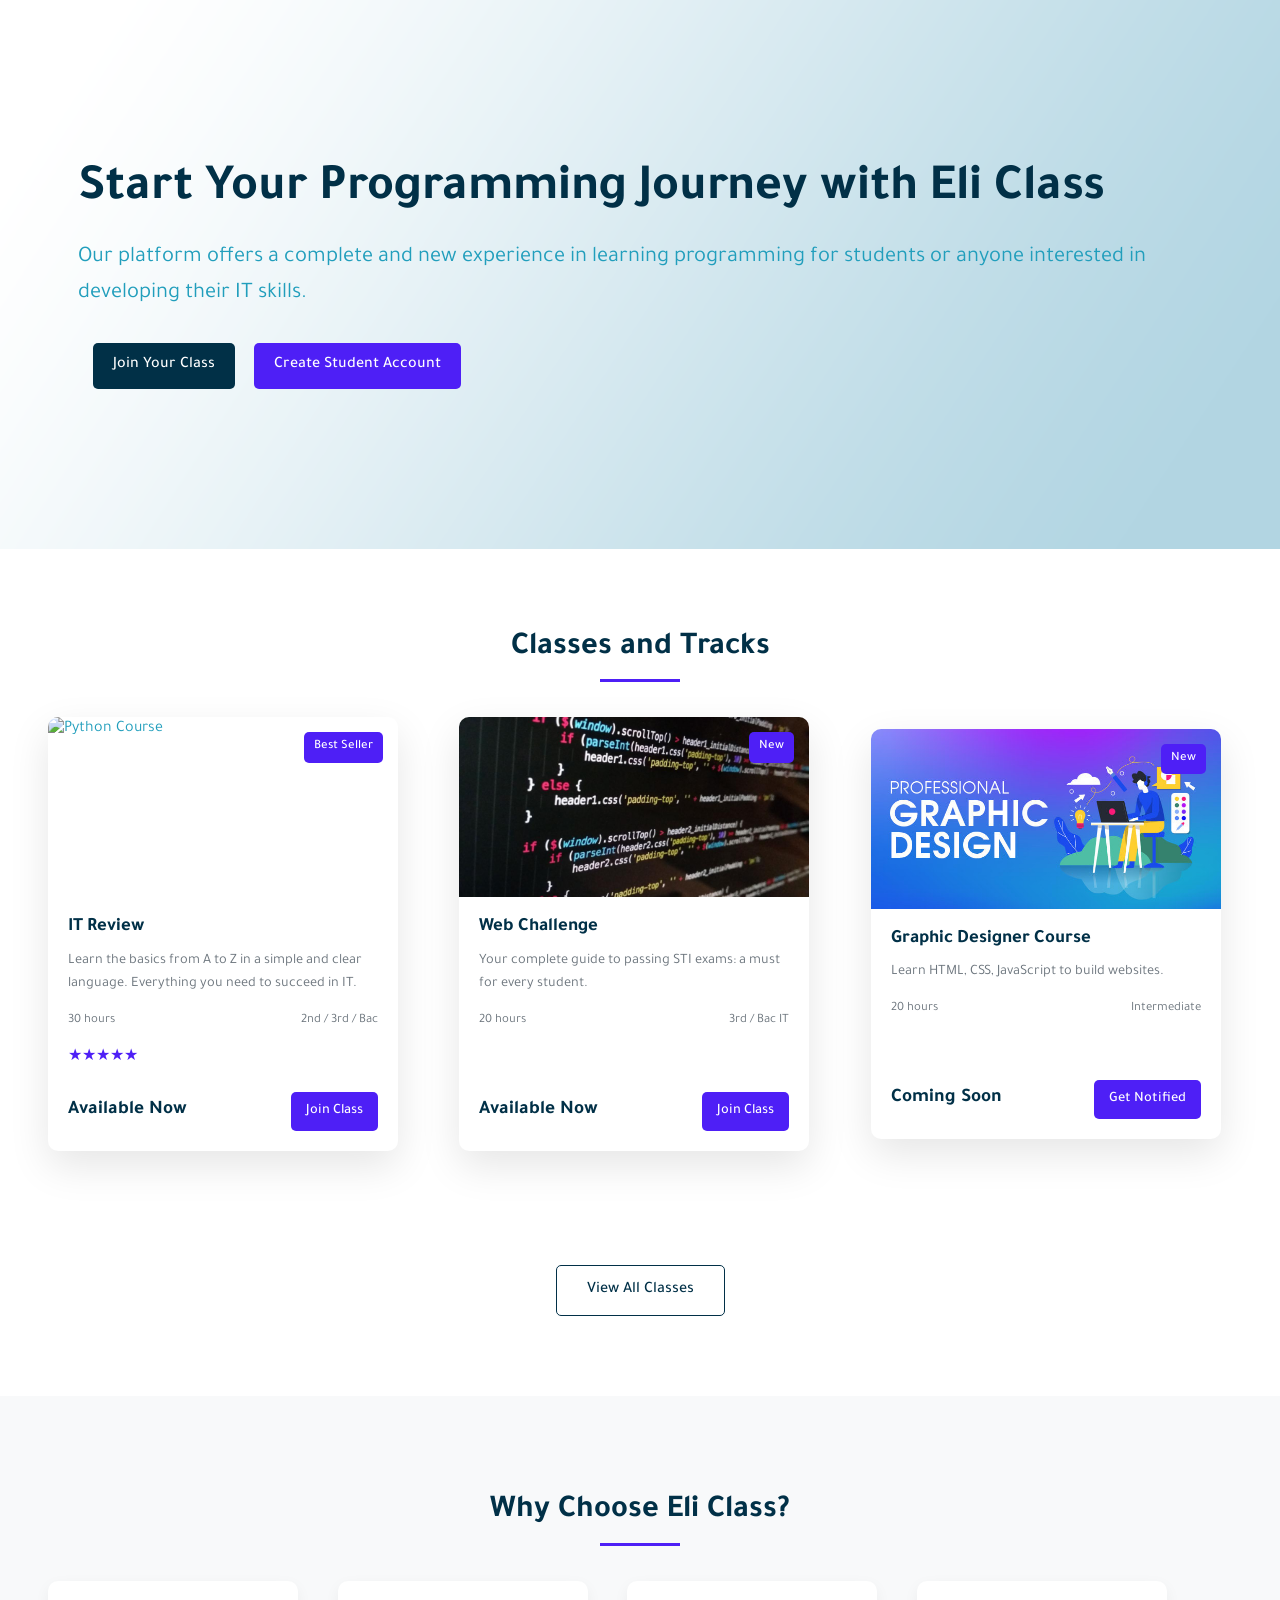
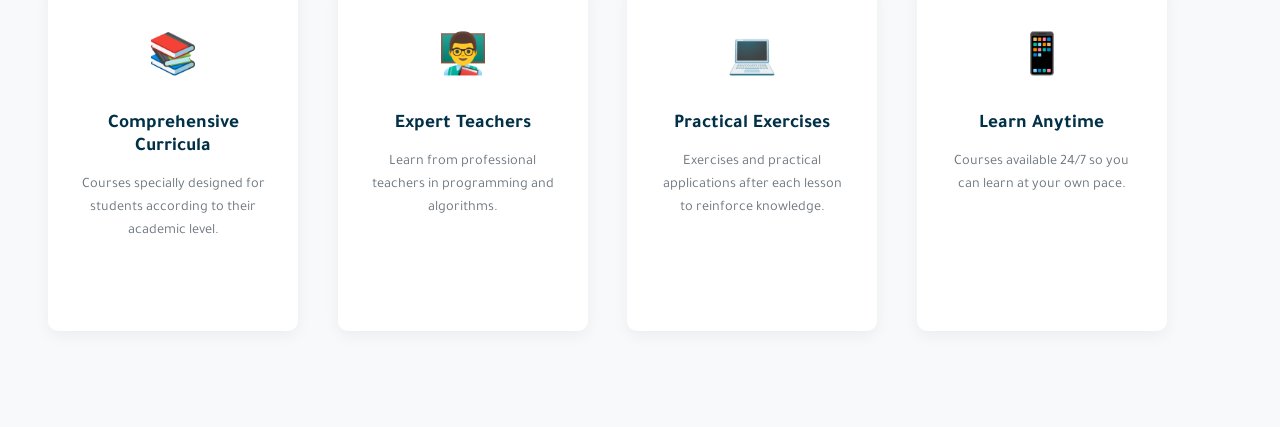
==== commit 6d197d90: "Add files via upload" ====
--- a/Accueil.html
+++ b/Accueil.html
@@ -22,8 +22,8 @@
                 <h1>Start Your Programming Journey with Eli Class</h1>
                 <p>Our platform offers a complete and new experience in learning programming for students or anyone interested in developing their IT skills.</p>
                 <div class="hero-buttons">
-                    <a href="register.html" class="btn primary-btn">Discover Our Offers</a>
-                    <a href="register.html" class="btn secondary-btn">Try for Free</a>
+                    <a href="register.html" class="btn primary-btn">Join Your Class</a>
+                    <a href="register.html" class="btn secondary-btn">Create Student Account</a>
                 </div>
             </div>
             <div class="hero-image">
@@ -35,7 +35,7 @@
     <!-- Courses Section -->
     <section class="courses">
         <div class="container">
-            <h2 class="section-title">Our Most Popular Offers</h2>
+            <h2 class="section-title">Classes and Tracks</h2>
             <div class="courses-grid">
                 <!-- Course 1 -->
                 <div class="course-card">
@@ -56,7 +56,7 @@
                         </div>
                         <div class="course-price">
                             <span class="price">Available Now</span>
-                            <a href="register.html" class="btn enroll-btn">Enroll Now</a>
+                            <a href="register.html" class="btn enroll-btn">Join Class</a>
                         </div>
                     </div>
                 </div>
@@ -80,7 +80,7 @@
                         </div>
                         <div class="course-price">
                             <span class="price">Available Now</span>
-                            <a href="register.html" class="btn enroll-btn">Enroll Now</a>
+                            <a href="register.html" class="btn enroll-btn">Join Class</a>
                         </div>
                     </div>
                 </div>
@@ -104,13 +104,13 @@
                         </div>
                         <div class="course-price">
                             <span class="price">Coming Soon</span>
-                            <a href="register.html" class="btn enroll-btn">Enroll Now</a>
+                            <a href="register.html" class="btn enroll-btn">Get Notified</a>
                         </div>
                     </div>
                 </div>
             </div>
             <div class="view-all">
-                <a href="courses.html" target="Principal" class="btn view-all-btn">View All Offers</a>
+                <a href="courses.html" target="Principal" class="btn view-all-btn">View All Classes</a>
             </div>
         </div>
     </section>
